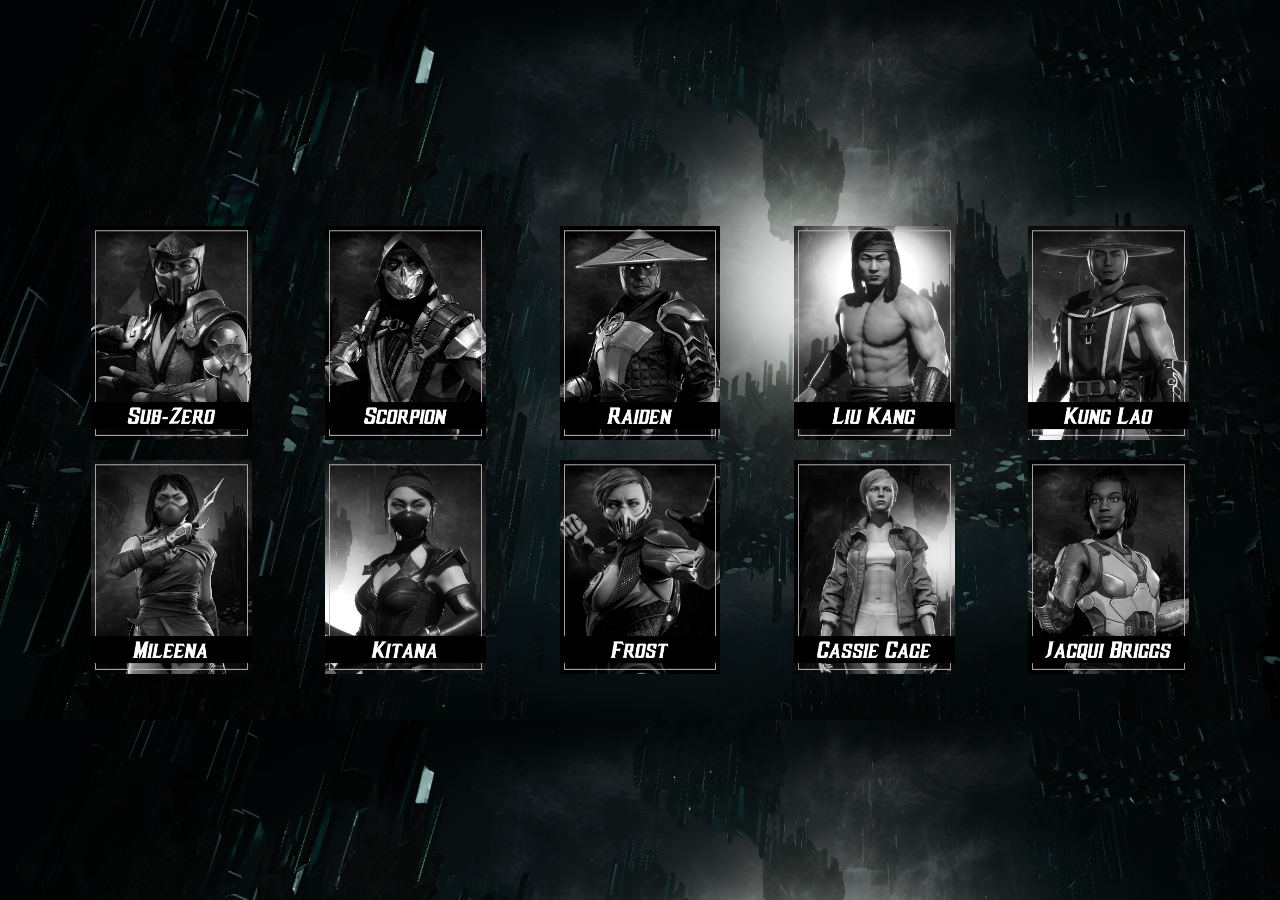
==== pages/game/index.html @ 3e025f77 "Atualizando script.js" ====
<!DOCTYPE html>
<html lang="pt-br">

<head>
    <meta charset="UTF-8">
    <meta name="viewport" content="width=device-width, initial-scale=1.0">
    <link rel="stylesheet" href="./style.css">
    <link rel="stylesheet" href="../../styles/global.css">
    <link rel="icon" href="../../assets/icon-mk11.png">
    <title>Super Trunfo | Game</title>
</head>

<body>

    <main class="container">

        <section class="cartas" id="cartas">

            <article onclick="pegarCarta()" id="subzero" class="cardBox">
                <img src="../../assets/01.png" alt="subzero" class="card">
                <input type="radio" name="card" value="subzero" class="input-card">
            </article>

            <article onclick="pegarCarta()" id="scorpion" class="cardBox">
                <img src="../../assets/02.png" alt="scorpion" class="card">
                <input type="radio" name="card" value="scorpion" class="input-card">
            </article>

            <article onclick="pegarCarta()" id="raiden" class="cardBox">
                <img src="../../assets/03.png" alt="raiden" class="card">
                <input type="radio" name="card" value="raiden" class="input-card">
            </article>

            <article onclick="pegarCarta()" id="liuKang" class="cardBox">
                <img src="../../assets/04.png" alt="liu kang" class="card">
                <input type="radio" name="card" value="liuKang" class="input-card">
            </article>

            <article onclick="pegarCarta()" id="kungLao" class="cardBox">
                <img src="../../assets/05.png" alt="kung lao" class="card">
                <input type="radio" name="card" value="kungLao" class="input-card">
            </article>

            <article onclick="pegarCarta()" id="mileena" class="cardBox">
                <img src="../../assets/06.png" alt="mileena" class="card">
                <input type="radio" name="card" value="mileena" class="input-card">
            </article>

            <article onclick="pegarCarta()" id="kitana" class="cardBox">
                <img src="../../assets/07.png" alt="kitana" class="card">
                <input type="radio" name="card" value="kitana" class="input-card">
            </article>

            <article onclick="pegarCarta()" id="frost" class="cardBox">
                <img src="../../assets/08.png" alt="frost" class="card">
                <input type="radio" name="card" value="frost" class="input-card">
            </article>

            <article onclick="pegarCarta()" id="cassieCage" class="cardBox">
                <img src="../../assets/09.png" alt="cassie cage" class="card">
                <input type="radio" name="card" value="cassieCage" class="input-card">
            </article>

            <article onclick="pegarCarta()" id="jacquiBriggs" class="cardBox">
                <img src="../../assets/10.png" alt="jacqui briggs" class="card">
                <input type="radio" name="card" value="jacquiBriggs" class="input-card">
            </article>

        </section>

        <section class="cartas-select" id="cartas-select" style="display: none;">

            <article class="cards-battle">

                <div class="card1">

                    <div id="card1"></div>

                    <p id="atributos1"></p>

                </div>

                <img src="../../assets/vs-logo.png" class="vs">

                <div class="card2">

                    <div id="card2"></div>

                    <p id="atributos2"></p>

                </div>

            </article>

            <div class="atributos" id="atributos">

                <div class="atributo-option" onclick="pegarAtributo()">
                    <input type="radio" name="atributos" value="Força" class="atributo">
                    <div class="atributo-btn">
                        <p>Força</p>
                    </div>
                </div>

                <div class="atributo-option" onclick="pegarAtributo()">
                    <input type="radio" name="atributos" value="Agilidade" class="atributo">
                    <div class="atributo-btn">
                        <p>Agilidade</p>
                    </div>
                </div>

                <div class="atributo-option" onclick="pegarAtributo()">
                    <input type="radio" name="atributos" value="Magia" class="atributo">
                    <div class="atributo-btn">
                        <p>Magia</p>
                    </div>
                </div>

                <div class="atributo-option" onclick="pegarAtributo()">
                    <input type="radio" name="atributos" value="Combate" class="atributo">
                    <div class="atributo-btn">
                        <p>Combate</p>
                    </div>
                </div>

            </div>

            <button class="fight-btn" id="fight-btn" onclick="figth()">Figth</button>
            <button class="play-again-btn" style="display: none;" id="play-again" onclick="playAgain()">Jogar
                Novamente</button>

        </section>

    </main>

    <script src="../../scripts/script.js"></script>
</body>

</html>
---- pages/game/style.css ----
.container {
    display: flex;
    flex-direction: column;
    justify-content: center;
    text-align: center;
    height: 100vh;
}

.cartas {
    width: 90%;
    margin: 0 auto;
    display: grid;
    gap: 20px;
    grid-template-columns: 1fr 1fr 1fr 1fr 1fr;
}

.cardBox {
    display: flex;
    flex-direction: column;
    justify-content: center;
    align-items: center;
    position: relative;
    filter: grayscale(100%);
}

.card {
    width: 75%;
}

.input-card {
    top: 0;
    cursor: pointer;
    opacity: 0%;
    height: 95%;
    width: 95%;
    position: absolute;
}

.cardBox:hover {
    filter: none;
}

.cartas-select {
    display: flex;
    flex-direction: column;
    justify-content: space-around;
}

.cards-battle {
    display: flex;
    align-items: center;
    justify-content: center;
}

.card1,
.card2 {
    color: #fff;
    display: flex;
    flex-direction: column;
    align-items: center;
}

.card1 img,
.card2 img {
    width: 300px;
    padding: 10px;
}


.vs {
    width: 6%;
}

.atributos {
    margin: 0 auto;
    width: 50%;
    display: flex;
    justify-content: space-between;
    align-items: center;
}

.atributo-option {
    position: relative;
    display: flex;
    justify-content: center;
    align-items: center;
    border-radius: 4px;
    width: 100px;
    height: 40px;
    margin: 20px;
    background-color: #1b1b1b;
}

.atributo-btn {
    font-family: 'Calibri';
    font-weight: bold;
    color: #fff;
    display: flex;
    justify-content: center;
    align-items: center;
    width: 100px;
    height: 40px;
}

input:checked+.atributo-btn {
    width: 100%;
    font-weight: bold;
    color: #1b1b1b;
    border-radius: 4px;
    background-color: #b67804;
}

.atributo {
    cursor: pointer;
    opacity: 0%;
    width: 40px;
    position: absolute;
}

input {
    border: none;
    border-radius: 4px;
    height: 40px;
    width: 48.5%;
}

.fight-btn,
.play-again-btn {
    margin: 0 auto;
    text-transform: uppercase;
    font-family: 'MKX Title';
    letter-spacing: 1.2px;
    font-size: 1.8rem;
    padding: 9px;
    color: #e49a12;
    display: none;
    flex-direction: column;
    justify-content: center;
    align-items: center;
    width: 50%;
    border: none;
    border-radius: 4px;
    background-color: black;
    transition: .3s;
    margin-bottom: 40px;
}

.fight-btn:hover,
.fight-btn:focus,
.play-again-btn:hover,
.play-again-btn:focus {
    cursor: pointer;
    border: 1px solid #fbac18;
}
---- styles/global.css ----
@import url('https://fonts.cdnfonts.com/css/mortal-kombat');
@import url('https://fonts.cdnfonts.com/css/mkx-title');

* {
    margin: 0;
    padding: 0;
}

body {
    display: flex;
    flex-direction: column;
    justify-content: center;
    align-items: center;
    overflow-y: hidden;
    overflow-x: hidden;
    background-size: 100%;
    height: 100vh;
    background-image: url("/assets/background.png");
}
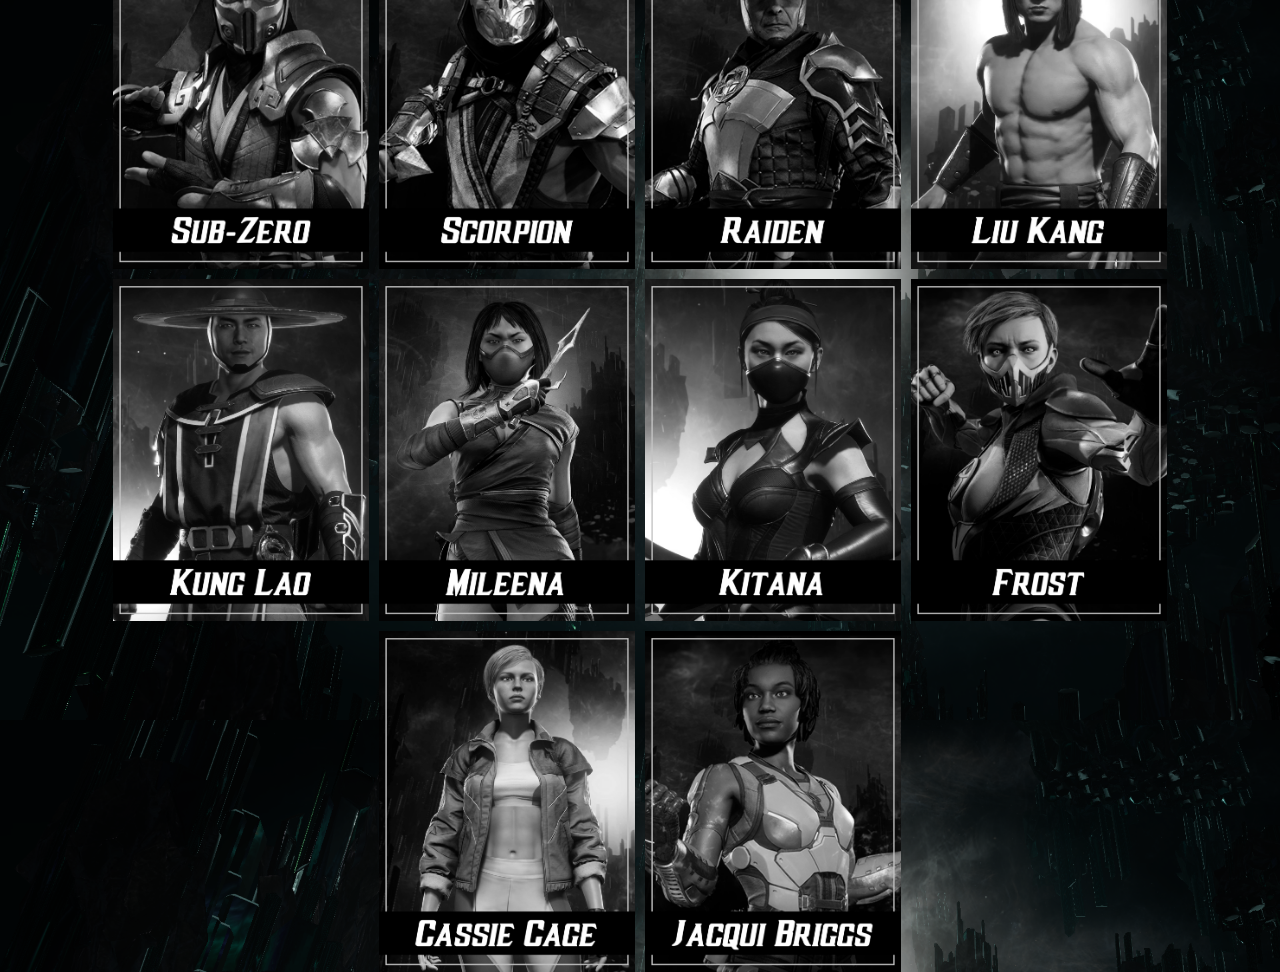
==== commit 799b44a6: "Refatorando projeto - Adaptando game para mobile" ====
--- a/pages/game/index.html
+++ b/pages/game/index.html
@@ -6,7 +6,7 @@
     <meta name="viewport" content="width=device-width, initial-scale=1.0">
     <link rel="stylesheet" href="./style.css">
     <link rel="stylesheet" href="../../styles/global.css">
-    <link rel="icon" href="../../assets/icon-mk11.png">
+    <link rel="icon" href="../../assets/images/icon-mk11.png">
     <title>Super Trunfo | Game</title>
 </head>
 
@@ -16,61 +16,61 @@
 
         <section class="cartas" id="cartas">
 
-            <article onclick="pegarCarta()" id="subzero" class="cardBox">
-                <img src="../../assets/01.png" alt="subzero" class="card">
+            <div onclick="pegarCarta()" id="subzero" class="card-box">
+                <img src="../../assets/images/01.png" alt="subzero" class="card">
                 <input type="radio" name="card" value="subzero" class="input-card">
-            </article>
+            </div>
 
-            <article onclick="pegarCarta()" id="scorpion" class="cardBox">
-                <img src="../../assets/02.png" alt="scorpion" class="card">
+            <div onclick="pegarCarta()" id="scorpion" class="card-box">
+                <img src="../../assets/images/02.png" alt="scorpion" class="card">
                 <input type="radio" name="card" value="scorpion" class="input-card">
-            </article>
+            </div>
 
-            <article onclick="pegarCarta()" id="raiden" class="cardBox">
-                <img src="../../assets/03.png" alt="raiden" class="card">
+            <div onclick="pegarCarta()" id="raiden" class="card-box">
+                <img src="../../assets/images/03.png" alt="raiden" class="card">
                 <input type="radio" name="card" value="raiden" class="input-card">
-            </article>
+            </div>
 
-            <article onclick="pegarCarta()" id="liuKang" class="cardBox">
-                <img src="../../assets/04.png" alt="liu kang" class="card">
+            <div onclick="pegarCarta()" id="liuKang" class="card-box">
+                <img src="../../assets/images/04.png" alt="liu kang" class="card">
                 <input type="radio" name="card" value="liuKang" class="input-card">
-            </article>
+            </div>
 
-            <article onclick="pegarCarta()" id="kungLao" class="cardBox">
-                <img src="../../assets/05.png" alt="kung lao" class="card">
+            <div onclick="pegarCarta()" id="kungLao" class="card-box">
+                <img src="../../assets/images/05.png" alt="kung lao" class="card">
                 <input type="radio" name="card" value="kungLao" class="input-card">
-            </article>
+            </div>
 
-            <article onclick="pegarCarta()" id="mileena" class="cardBox">
-                <img src="../../assets/06.png" alt="mileena" class="card">
+            <div onclick="pegarCarta()" id="mileena" class="card-box">
+                <img src="../../assets/images/06.png" alt="mileena" class="card">
                 <input type="radio" name="card" value="mileena" class="input-card">
-            </article>
+            </div>
 
-            <article onclick="pegarCarta()" id="kitana" class="cardBox">
-                <img src="../../assets/07.png" alt="kitana" class="card">
+            <div onclick="pegarCarta()" id="kitana" class="card-box">
+                <img src="../../assets/images/07.png" alt="kitana" class="card">
                 <input type="radio" name="card" value="kitana" class="input-card">
-            </article>
+            </div>
 
-            <article onclick="pegarCarta()" id="frost" class="cardBox">
-                <img src="../../assets/08.png" alt="frost" class="card">
+            <div onclick="pegarCarta()" id="frost" class="card-box">
+                <img src="../../assets/images/08.png" alt="frost" class="card">
                 <input type="radio" name="card" value="frost" class="input-card">
-            </article>
+            </div>
 
-            <article onclick="pegarCarta()" id="cassieCage" class="cardBox">
-                <img src="../../assets/09.png" alt="cassie cage" class="card">
+            <div onclick="pegarCarta()" id="cassieCage" class="card-box">
+                <img src="../../assets/images/09.png" alt="cassie cage" class="card">
                 <input type="radio" name="card" value="cassieCage" class="input-card">
-            </article>
+            </div>
 
-            <article onclick="pegarCarta()" id="jacquiBriggs" class="cardBox">
-                <img src="../../assets/10.png" alt="jacqui briggs" class="card">
+            <div onclick="pegarCarta()" id="jacquiBriggs" class="card-box">
+                <img src="../../assets/images/10.png" alt="jacqui briggs" class="card">
                 <input type="radio" name="card" value="jacquiBriggs" class="input-card">
-            </article>
+            </div>
 
         </section>
 
-        <section class="cartas-select" id="cartas-select" style="display: none;">
+        <section class="game-box" id="game-box" style="display: none;">
 
-            <article class="cards-battle">
+            <div class="cards-battle">
 
                 <div class="card1">
 
@@ -80,7 +80,7 @@
 
                 </div>
 
-                <img src="../../assets/vs-logo.png" class="vs">
+                <img src="../../assets/images/vs-logo.png" class="vs">
 
                 <div class="card2">
 
@@ -90,7 +90,7 @@
 
                 </div>
 
-            </article>
+            </div>
 
             <div class="atributos" id="atributos">
 
@@ -125,8 +125,9 @@
             </div>
 
             <button class="fight-btn" id="fight-btn" onclick="figth()">Figth</button>
-            <button class="play-again-btn" style="display: none;" id="play-again" onclick="playAgain()">Jogar
-                Novamente</button>
+            <button class="play-again-btn" style="display: none;" id="play-again" onclick="playAgain()">
+                Jogar Novamente
+            </button>
 
         </section>
 
--- a/pages/game/style.css
+++ b/pages/game/style.css
@@ -6,15 +6,20 @@
     height: 100vh;
 }
 
+
+/* SEÇÃO TABULEIRO DAS CARTAS */
+
 .cartas {
-    width: 90%;
+    width: 100%;
     margin: 0 auto;
-    display: grid;
-    gap: 20px;
-    grid-template-columns: 1fr 1fr 1fr 1fr 1fr;
+    display: flex;
+    justify-content: center;
+    flex-wrap: wrap;
+    gap: 10px;
 }
 
-.cardBox {
+.card-box {
+    width: 20%;
     display: flex;
     flex-direction: column;
     justify-content: center;
@@ -24,7 +29,7 @@
 }
 
 .card {
-    width: 75%;
+    width: 100%;
 }
 
 .input-card {
@@ -36,17 +41,21 @@
     position: absolute;
 }
 
-.cardBox:hover {
+.card-box:hover {
     filter: none;
 }
 
-.cartas-select {
+
+/* SEÇÃO BOX GAME */
+
+.game-box {
     display: flex;
     flex-direction: column;
     justify-content: space-around;
 }
 
 .cards-battle {
+    gap: 5px;
     display: flex;
     align-items: center;
     justify-content: center;
@@ -54,6 +63,7 @@
 
 .card1,
 .card2 {
+    width: 42%;
     color: #fff;
     display: flex;
     flex-direction: column;
@@ -62,19 +72,19 @@
 
 .card1 img,
 .card2 img {
-    width: 300px;
-    padding: 10px;
+    width: 100%;
 }
-
 
 .vs {
     width: 6%;
 }
 
 .atributos {
-    margin: 0 auto;
-    width: 50%;
+    margin: 15px auto;
+    width: 90%;
     display: flex;
+    flex-wrap: wrap;
+    gap: 10px;
     justify-content: space-between;
     align-items: center;
 }
@@ -85,9 +95,9 @@
     justify-content: center;
     align-items: center;
     border-radius: 4px;
-    width: 100px;
+    width: 48%;
     height: 40px;
-    margin: 20px;
+    /* margin: 20px; */
     background-color: #1b1b1b;
 }
 
@@ -126,7 +136,7 @@
 
 .fight-btn,
 .play-again-btn {
-    margin: 0 auto;
+    margin: 20px auto;
     text-transform: uppercase;
     font-family: 'MKX Title';
     letter-spacing: 1.2px;
@@ -137,7 +147,7 @@
     flex-direction: column;
     justify-content: center;
     align-items: center;
-    width: 50%;
+    width: 90%;
     border: none;
     border-radius: 4px;
     background-color: black;
--- a/styles/global.css
+++ b/styles/global.css
@@ -15,5 +15,5 @@
     overflow-x: hidden;
     background-size: 100%;
     height: 100vh;
-    background-image: url("/assets/background.png");
+    background-image: url("/assets/images/background.png");
 }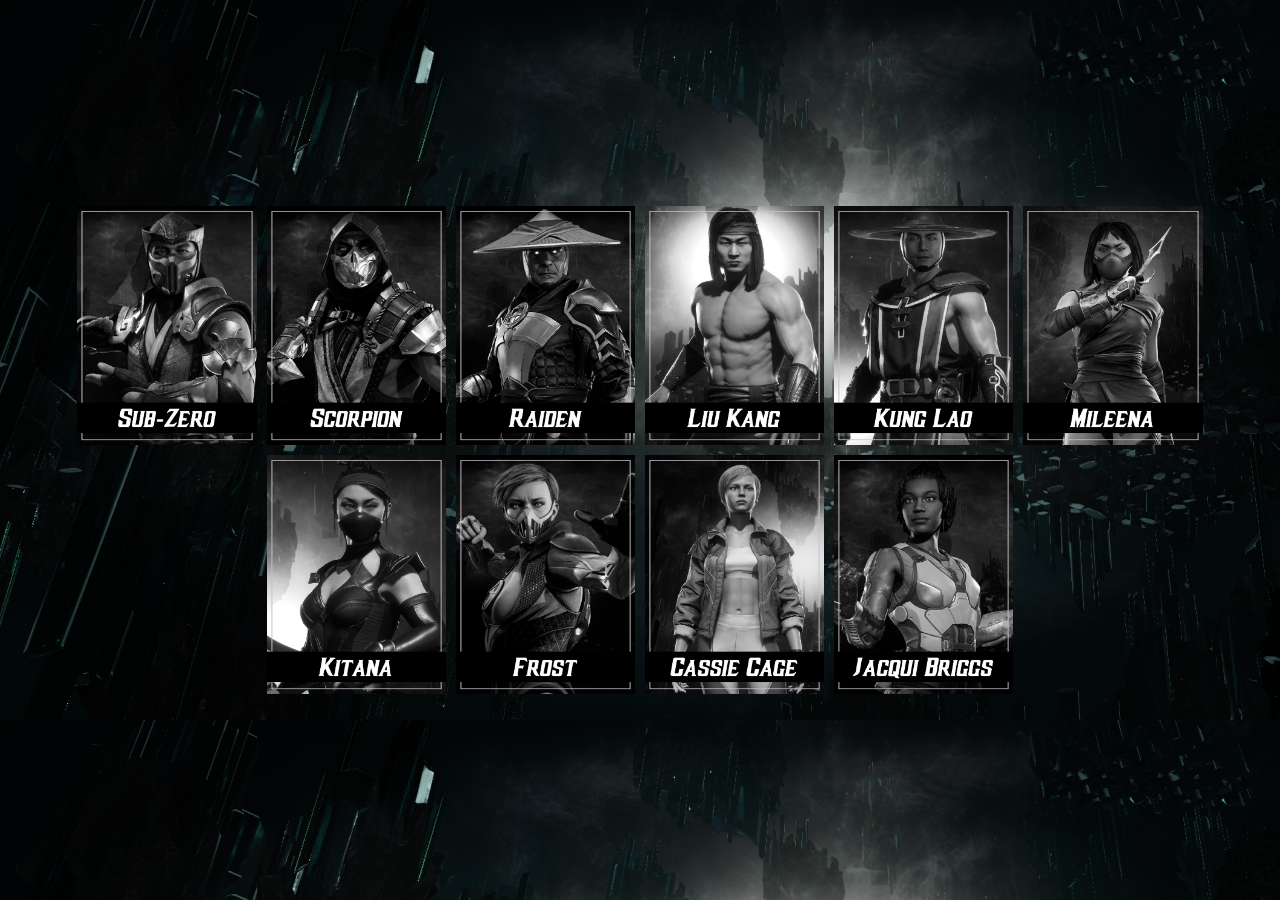
==== commit 2eeb1074: "Implementando service-workers.js no projeto" ====
--- a/pages/game/index.html
+++ b/pages/game/index.html
@@ -134,6 +134,23 @@
     </main>
 
     <script src="../../scripts/script.js"></script>
+
+    <script>
+        if ('serviceWorker' in navigator) {
+
+            window.addEventListener('load', () => {
+                navigator.serviceWorker.register('/service-worker.js').then(registration => {
+                    console.log('Service Worker registrado com sucesso:', registration);
+
+                }).catch(error => {
+                    console.error('Falha ao registrar o Service Worker:', error);
+
+                });
+            });
+
+        }
+    </script>
+
 </body>
 
 </html>--- a/pages/game/style.css
+++ b/pages/game/style.css
@@ -19,7 +19,7 @@
 }
 
 .card-box {
-    width: 20%;
+    width: 25%;
     display: flex;
     flex-direction: column;
     justify-content: center;
@@ -63,7 +63,7 @@
 
 .card1,
 .card2 {
-    width: 42%;
+    width: 38%;
     color: #fff;
     display: flex;
     flex-direction: column;
@@ -76,7 +76,8 @@
 }
 
 .vs {
-    width: 6%;
+    width: 12%;
+    margin: 0px 10px;
 }
 
 .atributos {
@@ -98,10 +99,11 @@
     width: 48%;
     height: 40px;
     /* margin: 20px; */
-    background-color: #1b1b1b;
+    background-color: #000;
 }
 
 .atributo-btn {
+    cursor: pointer;
     font-family: 'Calibri';
     font-weight: bold;
     color: #fff;
@@ -114,6 +116,7 @@
 
 input:checked+.atributo-btn {
     width: 100%;
+    height: 100%;
     font-weight: bold;
     color: #1b1b1b;
     border-radius: 4px;
@@ -161,4 +164,78 @@
 .play-again-btn:focus {
     cursor: pointer;
     border: 1px solid #fbac18;
+}
+
+
+/* ********** MEDIA QUERIES ********** */
+
+/* TABLETS */
+
+@media screen and (min-width: 768px) {
+
+    .card-box {
+        width: 22%;
+    }
+
+    .fight-btn,
+    .play-again-btn {
+        height: 70px;
+    }
+
+    .game-box {
+        margin-top: 25px;
+    }
+
+    .vs {
+        width: 12%;
+        margin: 0px 15px;
+    }
+
+    .card1,
+    .card2 {
+        width: 32%;
+    }
+
+    .atributo-option {
+        width: 23%;
+        height: 60px;
+        font-size: 1.8rem;
+    }
+
+}
+
+
+/* DESKTOPS */
+
+@media screen and (min-width: 1024px) {
+
+    .card-box {
+        width: 14%;
+    }
+
+    .game-box {
+        margin-top: 25px;
+    }
+
+    .vs{
+        width: 6%;
+        margin: 0px 20px;
+    }
+
+    .card1,
+    .card2 {
+        width: 18%;
+    }
+
+    .fight-btn,
+    .play-again-btn {
+        width: 45%;
+        height: 60px;
+    }
+
+    .atributo-option {
+        width: 24%;
+        height: 50px;
+        font-size: 1.4rem;
+    }
 }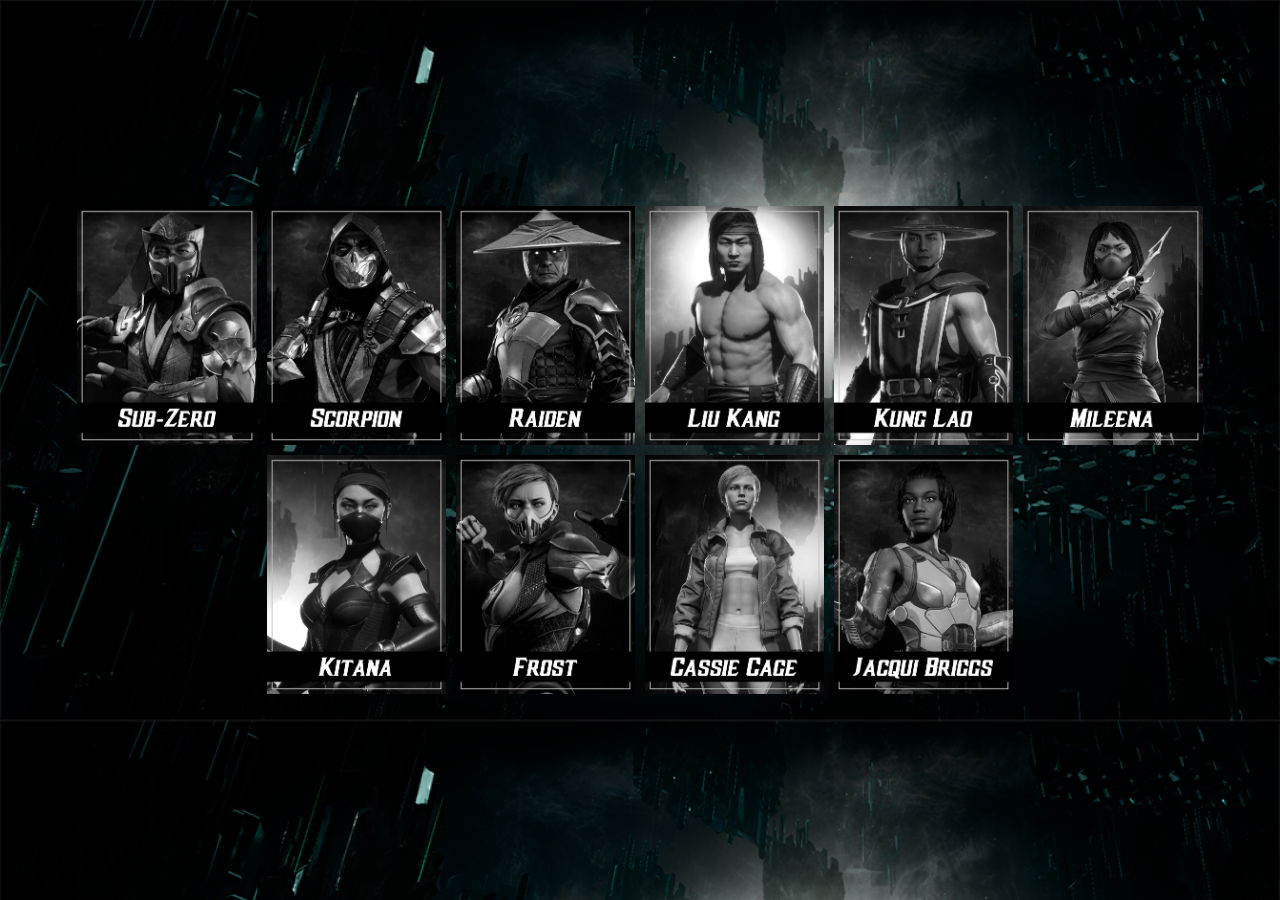
==== commit f976bcc6: "Compactando imagens do projeto" ====
--- a/pages/game/index.html
+++ b/pages/game/index.html
@@ -4,9 +4,10 @@
 <head>
     <meta charset="UTF-8">
     <meta name="viewport" content="width=device-width, initial-scale=1.0">
+    <link rel="stylesheet" href="../../styles/global.css">
     <link rel="stylesheet" href="./style.css">
-    <link rel="stylesheet" href="../../styles/global.css">
     <link rel="icon" href="../../assets/images/icon-mk11.png">
+    <link rel="manifest" href="./manifest.json">
     <title>Super Trunfo | Game</title>
 </head>
 
@@ -17,52 +18,52 @@
         <section class="cartas" id="cartas">
 
             <div onclick="pegarCarta()" id="subzero" class="card-box">
-                <img src="../../assets/images/01.png" alt="subzero" class="card">
+                <img src="../../assets/images/01.webp" alt="subzero" class="card">
                 <input type="radio" name="card" value="subzero" class="input-card">
             </div>
 
             <div onclick="pegarCarta()" id="scorpion" class="card-box">
-                <img src="../../assets/images/02.png" alt="scorpion" class="card">
+                <img src="../../assets/images/02.webp" alt="scorpion" class="card">
                 <input type="radio" name="card" value="scorpion" class="input-card">
             </div>
 
             <div onclick="pegarCarta()" id="raiden" class="card-box">
-                <img src="../../assets/images/03.png" alt="raiden" class="card">
+                <img src="../../assets/images/03.webp" alt="raiden" class="card">
                 <input type="radio" name="card" value="raiden" class="input-card">
             </div>
 
             <div onclick="pegarCarta()" id="liuKang" class="card-box">
-                <img src="../../assets/images/04.png" alt="liu kang" class="card">
+                <img src="../../assets/images/04.webp" alt="liu kang" class="card">
                 <input type="radio" name="card" value="liuKang" class="input-card">
             </div>
 
             <div onclick="pegarCarta()" id="kungLao" class="card-box">
-                <img src="../../assets/images/05.png" alt="kung lao" class="card">
+                <img src="../../assets/images/05.webp" alt="kung lao" class="card">
                 <input type="radio" name="card" value="kungLao" class="input-card">
             </div>
 
             <div onclick="pegarCarta()" id="mileena" class="card-box">
-                <img src="../../assets/images/06.png" alt="mileena" class="card">
+                <img src="../../assets/images/06.webp" alt="mileena" class="card">
                 <input type="radio" name="card" value="mileena" class="input-card">
             </div>
 
             <div onclick="pegarCarta()" id="kitana" class="card-box">
-                <img src="../../assets/images/07.png" alt="kitana" class="card">
+                <img src="../../assets/images/07.webp" alt="kitana" class="card">
                 <input type="radio" name="card" value="kitana" class="input-card">
             </div>
 
             <div onclick="pegarCarta()" id="frost" class="card-box">
-                <img src="../../assets/images/08.png" alt="frost" class="card">
+                <img src="../../assets/images/08.webp" alt="frost" class="card">
                 <input type="radio" name="card" value="frost" class="input-card">
             </div>
 
             <div onclick="pegarCarta()" id="cassieCage" class="card-box">
-                <img src="../../assets/images/09.png" alt="cassie cage" class="card">
+                <img src="../../assets/images/09.webp" alt="cassie cage" class="card">
                 <input type="radio" name="card" value="cassieCage" class="input-card">
             </div>
 
             <div onclick="pegarCarta()" id="jacquiBriggs" class="card-box">
-                <img src="../../assets/images/10.png" alt="jacqui briggs" class="card">
+                <img src="../../assets/images/10.webp" alt="jacqui briggs" class="card">
                 <input type="radio" name="card" value="jacquiBriggs" class="input-card">
             </div>
 
@@ -137,17 +138,13 @@
 
     <script>
         if ('serviceWorker' in navigator) {
-
             window.addEventListener('load', () => {
-                navigator.serviceWorker.register('/service-worker.js').then(registration => {
+                navigator.serviceWorker.register('/js-super-trunfo/utils/service-worker.js').then(registration => {
                     console.log('Service Worker registrado com sucesso:', registration);
-
                 }).catch(error => {
                     console.error('Falha ao registrar o Service Worker:', error);
-
                 });
             });
-
         }
     </script>
 
--- a/styles/global.css
+++ b/styles/global.css
@@ -15,5 +15,5 @@
     overflow-x: hidden;
     background-size: 100%;
     height: 100vh;
-    background-image: url("/assets/images/background.png");
+    background-image: url("../assets/images/background.png");
 }--- a/pages/game/style.css
+++ b/pages/game/style.css
@@ -1,3 +1,15 @@
+/* body {
+    display: flex;
+    flex-direction: column;
+    justify-content: center;
+    align-items: center;
+    overflow-y: hidden;
+    overflow-x: hidden;
+    background-size: 100%;
+    height: 100vh;
+    background-image: url("../../assets/images/background.png");
+} */
+
 .container {
     display: flex;
     flex-direction: column;
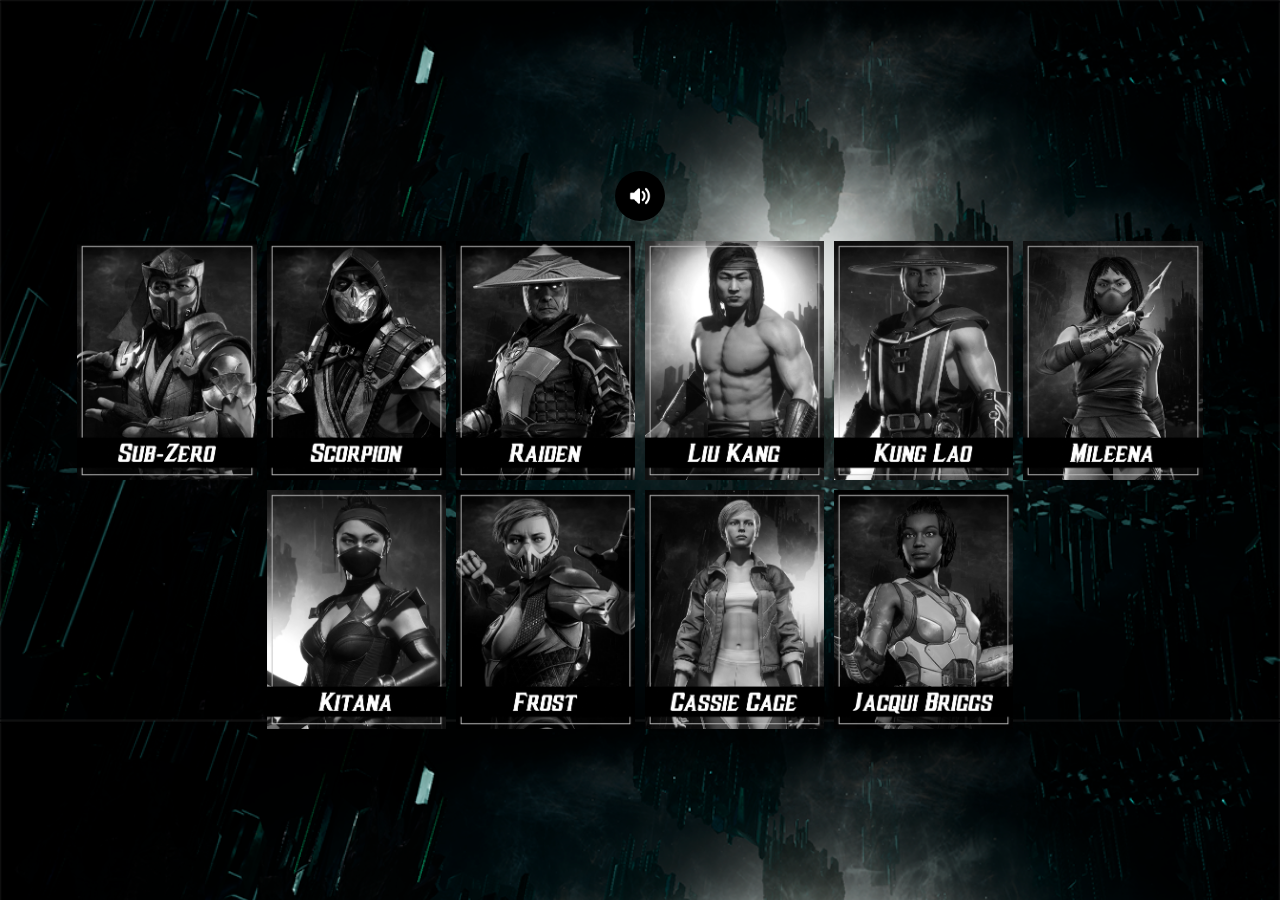
==== commit 9eaf3e1b: "Implementando modal de volume na página Game" ====
--- a/pages/game/index.html
+++ b/pages/game/index.html
@@ -4,8 +4,8 @@
 <head>
     <meta charset="UTF-8">
     <meta name="viewport" content="width=device-width, initial-scale=1.0">
+    <link rel="stylesheet" href="./style.css">
     <link rel="stylesheet" href="../../styles/global.css">
-    <link rel="stylesheet" href="./style.css">
     <link rel="icon" href="../../assets/images/icon-mk11.png">
     <link rel="manifest" href="./manifest.json">
     <title>Super Trunfo | Game</title>
@@ -15,86 +15,93 @@
 
     <main class="container">
 
+        <button class="sound-btn" id="open-modal">
+            <img src="../../assets/images/icon-sound.png" alt="icon-sound" class="icon-sound">
+        </button>
+
+        <!-- Modal Volume -->
+        <div class="modal-overlay" id="music-modal">
+            <div class="modal-box music-box">
+                <div class="modal-content music-content">
+
+                    <img src="../../assets/images/icon-mk11.png" alt="logotipo" class="logo-modal music-logo">
+
+                    <div class="volume-box">
+                        <p class="title-volume-range">Volume da música</p>
+                        <input type="range" id="volume-range" class="volume-range" min="0" max="1" step="0.01"
+                            value="0.5">
+
+                        <button class="play-again-btn btn-confirma-volume" onclick="closeModal()">
+                            Confirmar
+                        </button>
+                    </div>
+
+                    <audio id="game-music" loop>
+                        <source src="../../assets/sounds/MK11_Main_Theme.mp3" type="audio/mpeg">
+                        Your browser does not support the audio element.
+                    </audio>
+
+                </div>
+            </div>
+        </div>
+
         <section class="cartas" id="cartas">
-
             <div onclick="pegarCarta()" id="subzero" class="card-box">
                 <img src="../../assets/images/01.webp" alt="subzero" class="card">
                 <input type="radio" name="card" value="subzero" class="input-card">
             </div>
-
             <div onclick="pegarCarta()" id="scorpion" class="card-box">
                 <img src="../../assets/images/02.webp" alt="scorpion" class="card">
                 <input type="radio" name="card" value="scorpion" class="input-card">
             </div>
-
             <div onclick="pegarCarta()" id="raiden" class="card-box">
                 <img src="../../assets/images/03.webp" alt="raiden" class="card">
                 <input type="radio" name="card" value="raiden" class="input-card">
             </div>
-
             <div onclick="pegarCarta()" id="liuKang" class="card-box">
                 <img src="../../assets/images/04.webp" alt="liu kang" class="card">
                 <input type="radio" name="card" value="liuKang" class="input-card">
             </div>
-
             <div onclick="pegarCarta()" id="kungLao" class="card-box">
                 <img src="../../assets/images/05.webp" alt="kung lao" class="card">
                 <input type="radio" name="card" value="kungLao" class="input-card">
             </div>
-
             <div onclick="pegarCarta()" id="mileena" class="card-box">
                 <img src="../../assets/images/06.webp" alt="mileena" class="card">
                 <input type="radio" name="card" value="mileena" class="input-card">
             </div>
-
             <div onclick="pegarCarta()" id="kitana" class="card-box">
                 <img src="../../assets/images/07.webp" alt="kitana" class="card">
                 <input type="radio" name="card" value="kitana" class="input-card">
             </div>
-
             <div onclick="pegarCarta()" id="frost" class="card-box">
                 <img src="../../assets/images/08.webp" alt="frost" class="card">
                 <input type="radio" name="card" value="frost" class="input-card">
             </div>
-
             <div onclick="pegarCarta()" id="cassieCage" class="card-box">
                 <img src="../../assets/images/09.webp" alt="cassie cage" class="card">
                 <input type="radio" name="card" value="cassieCage" class="input-card">
             </div>
-
             <div onclick="pegarCarta()" id="jacquiBriggs" class="card-box">
                 <img src="../../assets/images/10.webp" alt="jacqui briggs" class="card">
                 <input type="radio" name="card" value="jacquiBriggs" class="input-card">
             </div>
-
         </section>
 
         <section class="game-box" id="game-box" style="display: none;">
-
             <div class="cards-battle">
-
                 <div class="card1">
-
                     <div id="card1"></div>
-
                     <p id="atributos1"></p>
-
-                </div>
-
+                </div>
                 <img src="../../assets/images/vs-logo.png" class="vs">
-
                 <div class="card2">
-
                     <div id="card2"></div>
-
                     <p id="atributos2"></p>
-
-                </div>
-
+                </div>
             </div>
 
             <div class="atributos" id="atributos">
-
                 <div class="atributo-option" onclick="pegarAtributo()">
                     <input type="radio" name="atributos" value="Força" class="atributo">
                     <div class="atributo-btn">
@@ -122,21 +129,41 @@
                         <p>Combate</p>
                     </div>
                 </div>
-
-            </div>
-
-            <button class="fight-btn" id="fight-btn" onclick="figth()">Figth</button>
-            <button class="play-again-btn" style="display: none;" id="play-again" onclick="playAgain()">
-                Jogar Novamente
-            </button>
-
+            </div>
+
+            <button class="fight-btn" id="fight-btn" onclick="fight()">Fight</button>
         </section>
-
     </main>
 
+    <div class="modal-overlay" id="message-modal">
+        <div class="modal-box">
+
+            <div class="modal-content">
+                <img src="../../assets/images/icon-mk11.png" alt="logotipo" class="logo-modal">
+
+                <p id="atributo-selected"></p>
+                <p id="atributos-points"></p>
+                <p id="player-ganhador"></p>
+
+                <button class="play-again-btn" style="display: none;" id="play-again" onclick="playAgain()">
+                    Jogar Novamente
+                </button>
+
+            </div>
+
+        </div>
+    </div>
+
     <script src="../../scripts/script.js"></script>
 
     <script>
+        // Função para fechar o modal de ajuste de volume
+        function closeModal() {
+            const modal = document.getElementById('music-modal');
+            modal.style.display = 'none';
+        }
+
+        // Registro do Service Worker para cache e offline mode
         if ('serviceWorker' in navigator) {
             window.addEventListener('load', () => {
                 navigator.serviceWorker.register('/js-super-trunfo/utils/service-worker.js').then(registration => {
@@ -146,6 +173,47 @@
                 });
             });
         }
+
+        // Quando o DOM estiver completamente carregado
+        document.addEventListener('DOMContentLoaded', (event) => {
+            const savedVolume = localStorage.getItem('gameVolume');
+            const audio = document.getElementById('game-music');
+            const volumeRange = document.getElementById('volume-range');
+
+            // Define o volume inicial a partir do localStorage ou padrão para 0.5
+            if (savedVolume) {
+                audio.volume = savedVolume;
+                volumeRange.value = savedVolume;
+            } else {
+                audio.volume = 0.5;
+                volumeRange.value = 0.5;
+            }
+
+            // Toca o áudio ao carregar a página
+            audio.play().catch(error => {
+                console.error('Falha ao reproduzir áudio:', error);
+            });
+
+            // Event listener para ajuste de volume
+            volumeRange.addEventListener('input', function () {
+                audio.volume = this.value;
+                localStorage.setItem('gameVolume', this.value);
+            });
+
+            // Abre o modal de ajuste de volume ao clicar no botão
+            const openModalBtn = document.getElementById('open-modal');
+            const modal = document.getElementById('music-modal');
+            openModalBtn.addEventListener('click', () => {
+                modal.style.display = 'block'; // Garante que o modal seja exibido corretamente
+            });
+
+            // Fecha o modal se o usuário clicar fora dele
+            window.onclick = function (event) {
+                if (event.target === modal) {
+                    modal.style.display = 'none';
+                }
+            };
+        });
     </script>
 
 </body>
--- a/pages/game/style.css
+++ b/pages/game/style.css
@@ -1,21 +1,85 @@
-/* body {
-    display: flex;
-    flex-direction: column;
-    justify-content: center;
-    align-items: center;
-    overflow-y: hidden;
-    overflow-x: hidden;
-    background-size: 100%;
-    height: 100vh;
-    background-image: url("../../assets/images/background.png");
-} */
-
 .container {
     display: flex;
     flex-direction: column;
     justify-content: center;
     text-align: center;
     height: 100vh;
+}
+
+.sound-btn {
+    cursor: pointer;
+    display: flex;
+    flex-direction: column;
+    justify-content: center;
+    align-items: center;
+    margin: 0 auto;
+    width: 45px;
+    height: 45px;
+    margin-bottom: 20px;
+    border-radius: 100%;
+    background-color: #000;
+    border: none;
+}
+
+.sound-btn img {
+    width: 45%;
+}
+
+.music-box {
+    margin: 60% auto;
+}
+
+.volume-box {
+    display: flex;
+    flex-direction: column;
+    align-items: center;
+    margin-top: 20px;
+    margin: 0 auto;
+    width: 100%;
+}
+
+.title-volume-range {
+    color: #FFF;
+    font-size: 1.2rem;
+    letter-spacing: 1px;
+    margin-bottom: 10px;
+}
+
+.volume-range {
+    width: 100%;
+    margin-top: 15px;
+    margin-bottom: 20px;
+}
+
+/* Estilizando a linha de fundo do controle deslizante */
+input[type="range"] {
+    -webkit-appearance: none;
+    appearance: none;
+    height: 8px;
+    background: #5e3d00;
+    outline: none;
+}
+
+input[type="range"]:hover {
+    opacity: 1;
+}
+
+/* Estilizando o polegar do controle deslizante */
+input[type="range"]::-webkit-slider-thumb {
+    -webkit-appearance: none;
+    appearance: none;
+    width: 18px;
+    height: 18px;
+    border-radius: 50%;
+    background: #fbac18;
+    cursor: pointer;
+    box-shadow: 0 0 2px 0 rgba(0, 0, 0, 0.5);
+}
+
+.btn-confirma-volume {
+    font-size: 1.2rem;
+    margin-top: 10px;
+    height: 45px !important;
 }
 
 
@@ -149,8 +213,7 @@
     width: 48.5%;
 }
 
-.fight-btn,
-.play-again-btn {
+.fight-btn {
     margin: 20px auto;
     text-transform: uppercase;
     font-family: 'MKX Title';
@@ -171,12 +234,89 @@
 }
 
 .fight-btn:hover,
-.fight-btn:focus,
+.fight-btn:focus {
+    cursor: pointer;
+    border: 1px solid #fbac18;
+}
+
+
+/* ESTILOS MODAL */
+
+.modal-overlay {
+    position: fixed;
+    width: 100%;
+    height: 100%;
+    display: none;
+    justify-content: center;
+    align-items: center;
+    background-color: rgba(0, 0, 0, .8);
+    z-index: 9999999999;
+}
+
+.modal-box {
+    display: flex;
+    align-items: center;
+    justify-content: center;
+    width: 80%;
+    border-radius: 4px;
+    background-color: #000;
+    border: #fbac18 1px solid;
+}
+
+.modal-content {
+    color: #FFF;
+    padding: 35px;
+    display: flex;
+    align-items: center;
+    flex-direction: column;
+    justify-content: center;
+}
+
+.logo-modal {
+    width: 20%;
+    margin-bottom: 25px;
+}
+
+#atributo-selected {
+    font-size: 1.6rem;
+    margin-bottom: 30px;
+}
+
+#atributos-points {
+    font-size: 1.2rem;
+    margin-bottom: 30px;
+}
+
+#player-ganhador {
+    color: #e49a12;
+    font-size: 1.4rem;
+    margin-bottom: 20px;
+    font-style: italic;
+    text-transform: uppercase;
+    font-family: 'MKX Title';
+    letter-spacing: 1.2px;
+}
+
+.play-again-btn {
+    text-transform: uppercase;
+    font-family: 'MKX Title';
+    letter-spacing: 1.2px;
+    font-size: 1.2rem;
+    width: 100%;
+    height: 54px;
+    color: #e49a12;
+    border: none;
+    border-radius: 2px;
+    background-color: black;
+    transition: .3s;
+    border: 1px solid #e49a12;
+}
+
 .play-again-btn:hover,
 .play-again-btn:focus {
     cursor: pointer;
-    border: 1px solid #fbac18;
-}
+}
+
 
 
 /* ********** MEDIA QUERIES ********** */
@@ -184,14 +324,44 @@
 /* TABLETS */
 
 @media screen and (min-width: 768px) {
+
+    .sound-btn {
+        width: 68px;
+        height: 68px;
+    }
+
+    .music-box {
+        margin: 50% auto;
+    }
+
+    .title-volume-range {
+        font-size: 2rem;
+        margin-bottom: 0;
+    }
+
+    /* Estilizando a linha de fundo do controle deslizante */
+    input[type="range"] {
+        margin: 40px auto;
+        height: 12px;
+    }
+
+    /* Estilizando o polegar do controle deslizante */
+    input[type="range"]::-webkit-slider-thumb {
+        width: 30px;
+        height: 30px;
+        cursor: pointer;
+    }
+
+    .btn-confirma-volume {
+        height: 75px !important;
+    }
 
     .card-box {
         width: 22%;
     }
 
-    .fight-btn,
-    .play-again-btn {
-        height: 70px;
+    .fight-btn {
+        height: 75px;
     }
 
     .game-box {
@@ -214,12 +384,67 @@
         font-size: 1.8rem;
     }
 
+
+    /* SESSÃO MODAL */
+    .modal-box {
+        width: 75%;
+    }
+
+    #atributo-selected {
+        font-size: 2.4rem;
+    }
+
+    #atributos-points {
+        font-size: 2rem;
+    }
+
+    #player-ganhador {
+        font-size: 2.4rem;
+    }
+
+    .play-again-btn {
+        height: 75px;
+        font-size: 1.8rem;
+    }
+
 }
 
 
 /* DESKTOPS */
 
 @media screen and (min-width: 1024px) {
+
+    .sound-btn {
+        width: 50px;
+        height: 50px;
+    }
+
+    .music-box {
+        margin: 8% auto;
+    }
+
+    .title-volume-range {
+        font-size: 2rem;
+        margin-bottom: 0;
+    }
+
+    /* Estilizando a linha de fundo do controle deslizante */
+    input[type="range"] {
+        margin: 30px auto;
+        height: 10px;
+    }
+
+    /* Estilizando o polegar do controle deslizante */
+    input[type="range"]::-webkit-slider-thumb {
+        width: 24px;
+        height: 24px;
+        cursor: pointer;
+    }
+
+    .btn-confirma-volume {
+        font-size: 1.5rem !important;
+        height: 60px !important;
+    }
 
     .card-box {
         width: 14%;
@@ -229,7 +454,7 @@
         margin-top: 25px;
     }
 
-    .vs{
+    .vs {
         width: 6%;
         margin: 0px 20px;
     }
@@ -239,8 +464,7 @@
         width: 18%;
     }
 
-    .fight-btn,
-    .play-again-btn {
+    .fight-btn {
         width: 45%;
         height: 60px;
     }
@@ -250,4 +474,28 @@
         height: 50px;
         font-size: 1.4rem;
     }
+
+
+    /* SESSÃO MODAL */
+    .modal-box {
+        width: 35%;
+    }
+
+    #atributo-selected {
+        font-size: 2rem;
+    }
+
+    #atributos-points {
+        font-size: 1.8rem;
+    }
+
+    #player-ganhador {
+        font-size: 2rem;
+    }
+
+    .play-again-btn {
+        height: 60px;
+        font-size: 1.6rem;
+    }
+
 }--- a/styles/global.css
+++ b/styles/global.css
@@ -16,4 +16,4 @@
     background-size: 100%;
     height: 100vh;
     background-image: url("../assets/images/background.png");
-}+}
